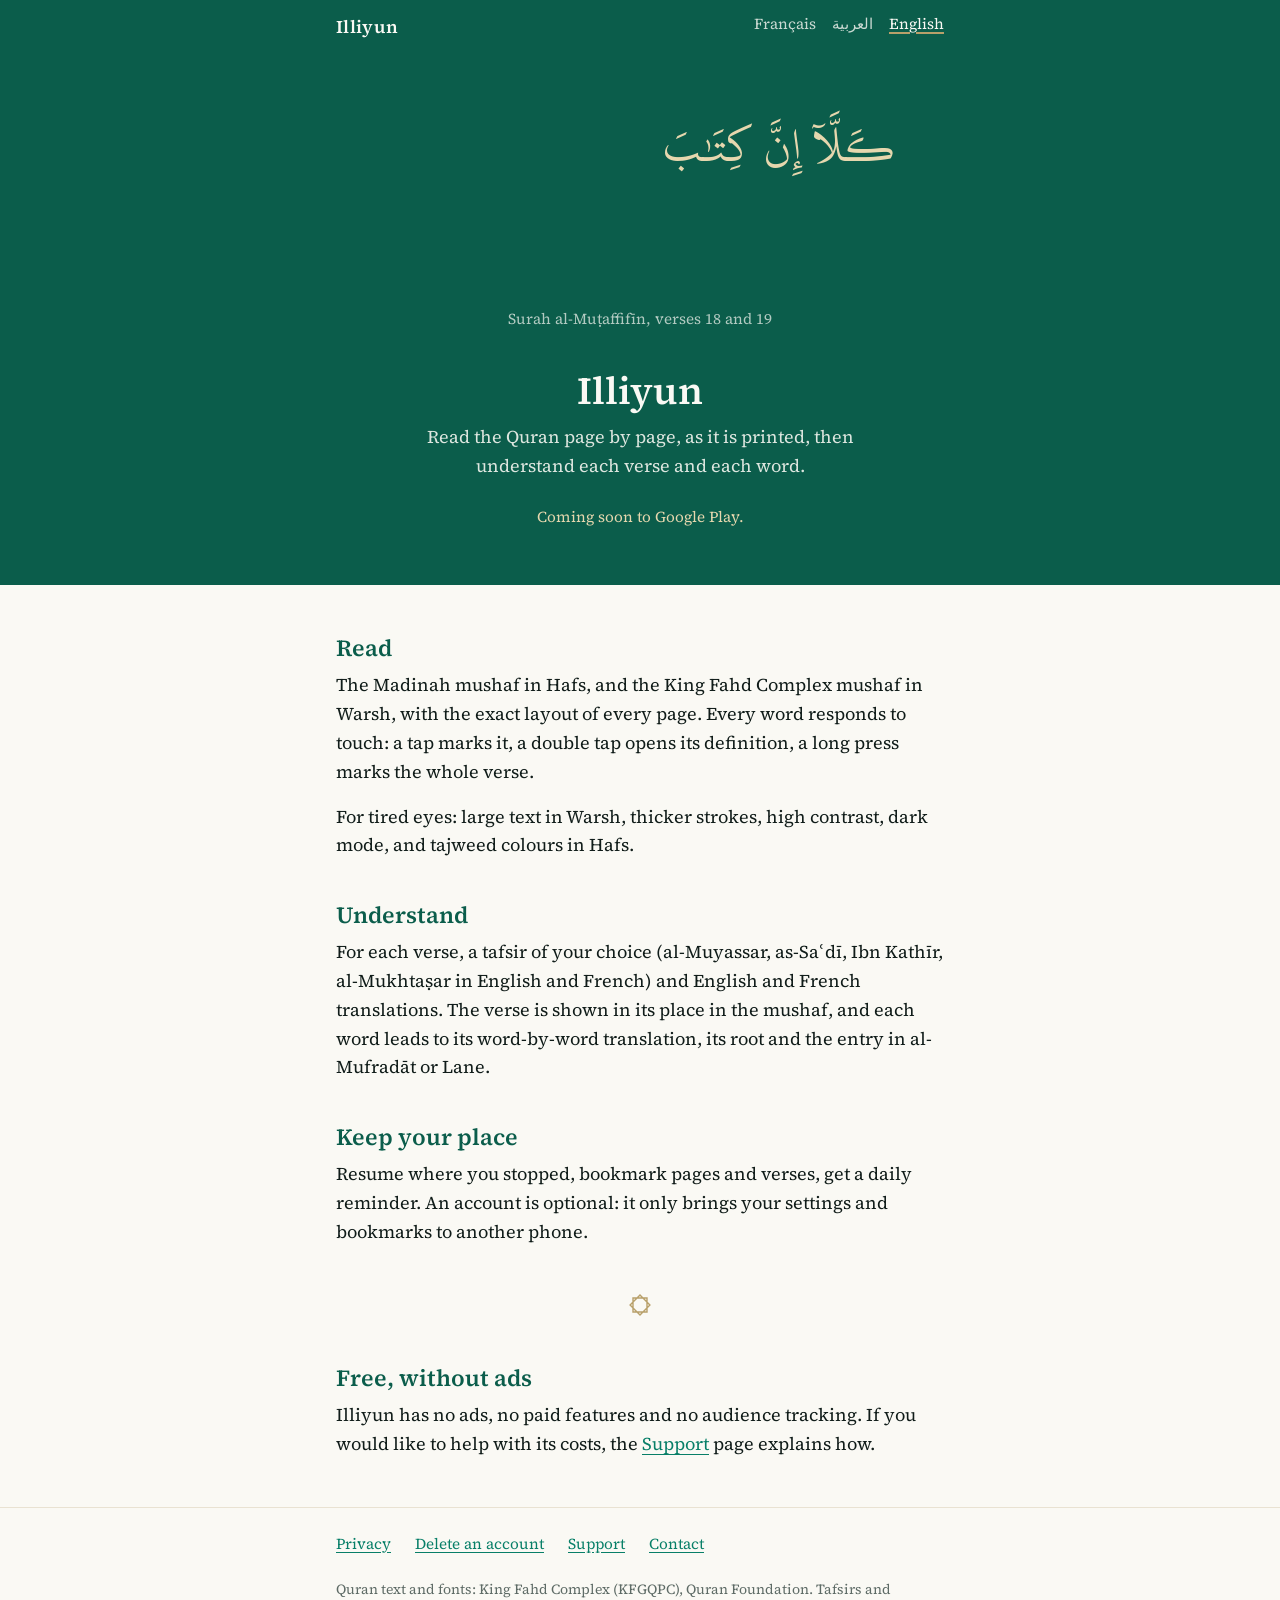
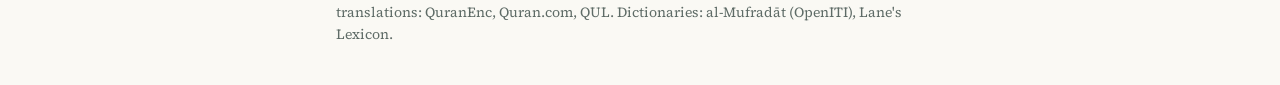
==== en/index.html @ f8cc678f "Illiyun showcase site: home, privacy, account deletion, support (fr/ar/en) Static pages generated by" ====
<!doctype html>
<html lang="en">
<head>
<meta charset="utf-8">
<meta name="viewport" content="width=device-width, initial-scale=1">
<title>Illiyun, the Quran to read and understand</title>
<meta name="description" content="A free, ad-free app to read the Quran in Hafs or Warsh, page by page, with tafsir, translations and a dictionary.">
<meta name="theme-color" content="#0b5d4b">
<link rel="icon" href="../assets/icon.svg" type="image/svg+xml">
<link rel="stylesheet" href="../assets/style.css">
</head>
<body>
<header class="top">
<div class="wrap">
<a class="brand" href="index.html">Illiyun</a>
<ul class="langs">
<li><a href="../fr/index.html" lang="fr">Français</a></li>
<li><a href="../ar/index.html" lang="ar">العربية</a></li>
<li><a href="../en/index.html" lang="en" aria-current="true">English</a></li>
</ul>
</div>
</header>
<section class="hero">
<div class="wrap">
<p class="verse" lang="ar"><span class="w">كـَلَّآ</span> <span class="w">إِنَّ</span> <span class="w">كِتَٰبَ</span> <span class="w">ٱلۡأَبۡرَارِ</span> <span class="w">لَفِي</span> <span class="w">عِلِّيِّينَ</span> <span class="w mark">١٨</span> <span class="w">وَمَآ</span> <span class="w">أَدۡرَىٰكَ</span> <span class="w">مَا</span> <span class="w">عِلِّيُّونَ</span> <span class="w mark">١٩</span></p>
<p class="verse-ref">Surah al-Muṭaffifīn, verses 18 and 19</p>
<h1>Illiyun</h1>
<p class="lead">Read the Quran page by page, as it is printed, then understand each verse and each word.</p>
<p class="status">Coming soon to Google Play.</p>
</div>
</section>
<main>
<div class="wrap">

<h2>Read</h2>
<p>The Madinah mushaf in Hafs, and the King Fahd Complex mushaf in Warsh, with
the exact layout of every page. Every word responds to touch: a tap marks it, a
double tap opens its definition, a long press marks the whole verse.</p>
<p>For tired eyes: large text in Warsh, thicker strokes, high contrast, dark
mode, and tajweed colours in Hafs.</p>

<h2>Understand</h2>
<p>For each verse, a tafsir of your choice (al-Muyassar, as-Saʿdī, Ibn Kathīr,
al-Mukhtaṣar in English and French) and English and French translations. The
verse is shown in its place in the mushaf, and each word leads to its
word-by-word translation, its root and the entry in al-Mufradāt or Lane.</p>

<h2>Keep your place</h2>
<p>Resume where you stopped, bookmark pages and verses, get a daily reminder.
An account is optional: it only brings your settings and bookmarks to another
phone.</p>

<svg class="star" viewBox="0 0 28 28" aria-hidden="true"><path fill="none" stroke="currentColor" stroke-width="1.4" d="M7 7h14v14H7zM14 4.1 23.9 14 14 23.9 4.1 14z"/></svg>

<h2>Free, without ads</h2>
<p>Illiyun has no ads, no paid features and no audience tracking. If you would
like to help with its costs, the <a href="donate.html">Support</a> page
explains how.</p>

</div>
</main>
<footer>
<div class="wrap">
<nav aria-label="Contact">
<ul>
<li><a href="privacy.html">Privacy</a></li>
<li><a href="delete-account.html">Delete an account</a></li>
<li><a href="donate.html">Support</a></li>
<li><a href="mailto:illiyun.app@gmail.com">Contact</a></li>
</ul>
</nav>
<p class="credits">Quran text and fonts: King Fahd Complex (KFGQPC), Quran Foundation. Tafsirs and translations: QuranEnc, Quran.com, QUL. Dictionaries: al-Mufradāt (OpenITI), Lane's Lexicon.</p>
</div>
</footer>
<script src="../assets/flow.js" defer></script>
</body>
</html>
---- assets/style.css ----
/* Illiyun — site vitrine. Couleurs et polices de l'app. */

@font-face {
  font-family: "Uthmanic Hafs";
  src: url("fonts/UthmanicHafs.woff2") format("woff2");
  font-display: swap;
}
@font-face {
  font-family: "Noto Naskh Arabic";
  src: url("fonts/NotoNaskhArabic-Regular.woff2") format("woff2");
  font-display: swap;
}
@font-face {
  font-family: "Source Serif 4";
  src: url("fonts/source-serif-4-latin-400-normal.woff2") format("woff2");
  font-weight: 400;
  font-display: swap;
}
@font-face {
  font-family: "Source Serif 4";
  src: url("fonts/source-serif-4-latin-400-italic.woff2") format("woff2");
  font-weight: 400;
  font-style: italic;
  font-display: swap;
}
@font-face {
  font-family: "Source Serif 4";
  src: url("fonts/source-serif-4-latin-600-normal.woff2") format("woff2");
  font-weight: 600;
  font-display: swap;
}

:root {
  --malachite-deep: #0b5d4b;
  --malachite: #087f68;
  --malachite-light: #5fb89a;
  --ivory: #faf9f4;
  --sand: #e9e2d2;
  --ink: #101c19;
  --ink-soft: #5e6b66;
  --gold: #b8a06a;
  --gold-dark: #7a6536;
  --page: var(--ivory);
  --text: var(--ink);
  --text-soft: var(--ink-soft);
  --link: var(--malachite);
  --heading: var(--malachite-deep);
  --rule: var(--sand);
  --latin: "Source Serif 4", Georgia, serif;
  --arabic: "Noto Naskh Arabic", "Geeza Pro", serif;
  --quran: "Uthmanic Hafs", "Noto Naskh Arabic", serif;
}

@media (prefers-color-scheme: dark) {
  :root {
    --page: #101c19;
    --text: #f5f1e8;
    --text-soft: #a9b8b2;
    --link: var(--malachite-light);
    --heading: #d8c5a0;
    --rule: #16443b;
  }
}

*,
*::before,
*::after {
  box-sizing: border-box;
}

html {
  -webkit-text-size-adjust: 100%;
}

body {
  margin: 0;
  background: var(--page);
  color: var(--text);
  font-family: var(--latin);
  font-size: 1.125rem;
  line-height: 1.6;
}

:lang(ar) body,
body:lang(ar) {
  font-family: var(--arabic);
  line-height: 1.9;
}

a {
  color: var(--link);
  text-underline-offset: 0.2em;
}

a:focus-visible,
button:focus-visible {
  outline: 3px solid var(--gold);
  outline-offset: 3px;
  border-radius: 2px;
}

.wrap {
  width: 100%;
  max-width: 40rem;
  margin: 0 auto;
  padding: 0 1rem;
}

/* ── Barre du haut : nom + langues ── */

.top {
  background: var(--malachite-deep);
  color: var(--ivory);
}

.top .wrap {
  display: flex;
  align-items: center;
  justify-content: space-between;
  gap: 1rem;
  padding-top: 0.75rem;
  padding-bottom: 0.75rem;
}

.brand {
  color: var(--ivory);
  text-decoration: none;
  font-weight: 600;
  letter-spacing: 0.02em;
}

.langs {
  display: flex;
  gap: 1rem;
  margin: 0;
  padding: 0;
  list-style: none;
  font-size: 0.95rem;
}

.langs a {
  color: var(--ivory);
  opacity: 0.8;
  text-decoration: none;
}

.langs a[aria-current="true"] {
  opacity: 1;
  text-decoration: underline;
  text-decoration-color: var(--gold);
  text-decoration-thickness: 2px;
}

.langs a:hover {
  opacity: 1;
}

/* ── Bandeau : le verset qui a donné son nom à l'app ── */

.hero {
  background: var(--malachite-deep);
  color: var(--ivory);
  padding: 2.5rem 0 3.5rem;
  text-align: center;
}

.verse {
  margin: 0 auto;
  max-width: 34rem;
  font-family: var(--quran);
  font-size: clamp(2rem, 8vw, 3.1rem);
  line-height: 2.1;
  color: #e6d7ae;
  direction: rtl;
}

.verse .w {
  transition: opacity 900ms ease-out, filter 900ms ease-out;
}

.verse.pending .w {
  opacity: 0;
  filter: blur(4px);
}

.verse .w.on {
  opacity: 1;
  filter: none;
}

.verse .mark {
  color: var(--gold);
}

.verse-ref {
  margin: 0.25rem 0 0;
  font-size: 0.95rem;
  color: rgba(250, 249, 244, 0.7);
}

.hero h1 {
  margin: 2.25rem 0 0.5rem;
  font-size: clamp(1.75rem, 6vw, 2.4rem);
  font-weight: 600;
  line-height: 1.25;
}

.hero .lead {
  margin: 0 auto;
  max-width: 30rem;
  color: rgba(250, 249, 244, 0.88);
}

.hero .status {
  margin: 1.5rem 0 0;
  font-size: 0.95rem;
  color: #e6d7ae;
}

/* ── Contenu ── */

main {
  padding: 3rem 0 2rem;
}

h2 {
  margin: 2.5rem 0 0.5rem;
  color: var(--heading);
  font-size: 1.45rem;
  font-weight: 600;
  line-height: 1.3;
}

main > .wrap > h2:first-child,
main > .wrap > h1:first-child {
  margin-top: 0;
}

.page-title {
  margin: 0 0 0.25rem;
  color: var(--heading);
  font-size: clamp(1.7rem, 5vw, 2.1rem);
  font-weight: 600;
  line-height: 1.25;
}

.updated {
  margin: 0 0 2rem;
  color: var(--text-soft);
  font-size: 0.95rem;
}

p,
ul,
ol {
  margin: 0 0 1rem;
}

ul,
ol {
  padding-inline-start: 1.25rem;
}

li {
  margin-bottom: 0.4rem;
}

.path {
  font-style: italic;
}

/* Pas d'italique sur l'arabe (faux italique penché) */
.path:lang(ar),
:lang(ar) .path {
  font-family: var(--arabic);
  font-style: normal;
  color: var(--heading);
}

.note {
  color: var(--text-soft);
  font-size: 1rem;
}

/* Séparateur : étoile à huit branches, une seule fois par page */
.star {
  display: block;
  width: 28px;
  height: 28px;
  margin: 2.75rem auto;
  color: var(--gold);
}

/* ── Pied de page ── */

footer {
  border-top: 1px solid var(--rule);
  padding: 1.5rem 0 2.5rem;
  color: var(--text-soft);
  font-size: 0.95rem;
}

footer nav ul {
  display: flex;
  flex-wrap: wrap;
  gap: 0.5rem 1.5rem;
  margin: 0 0 1rem;
  padding: 0;
  list-style: none;
}

footer .credits {
  margin: 0;
  font-size: 0.875rem;
}

@media (prefers-reduced-motion: reduce) {
  .verse .w {
    transition: none;
  }
}
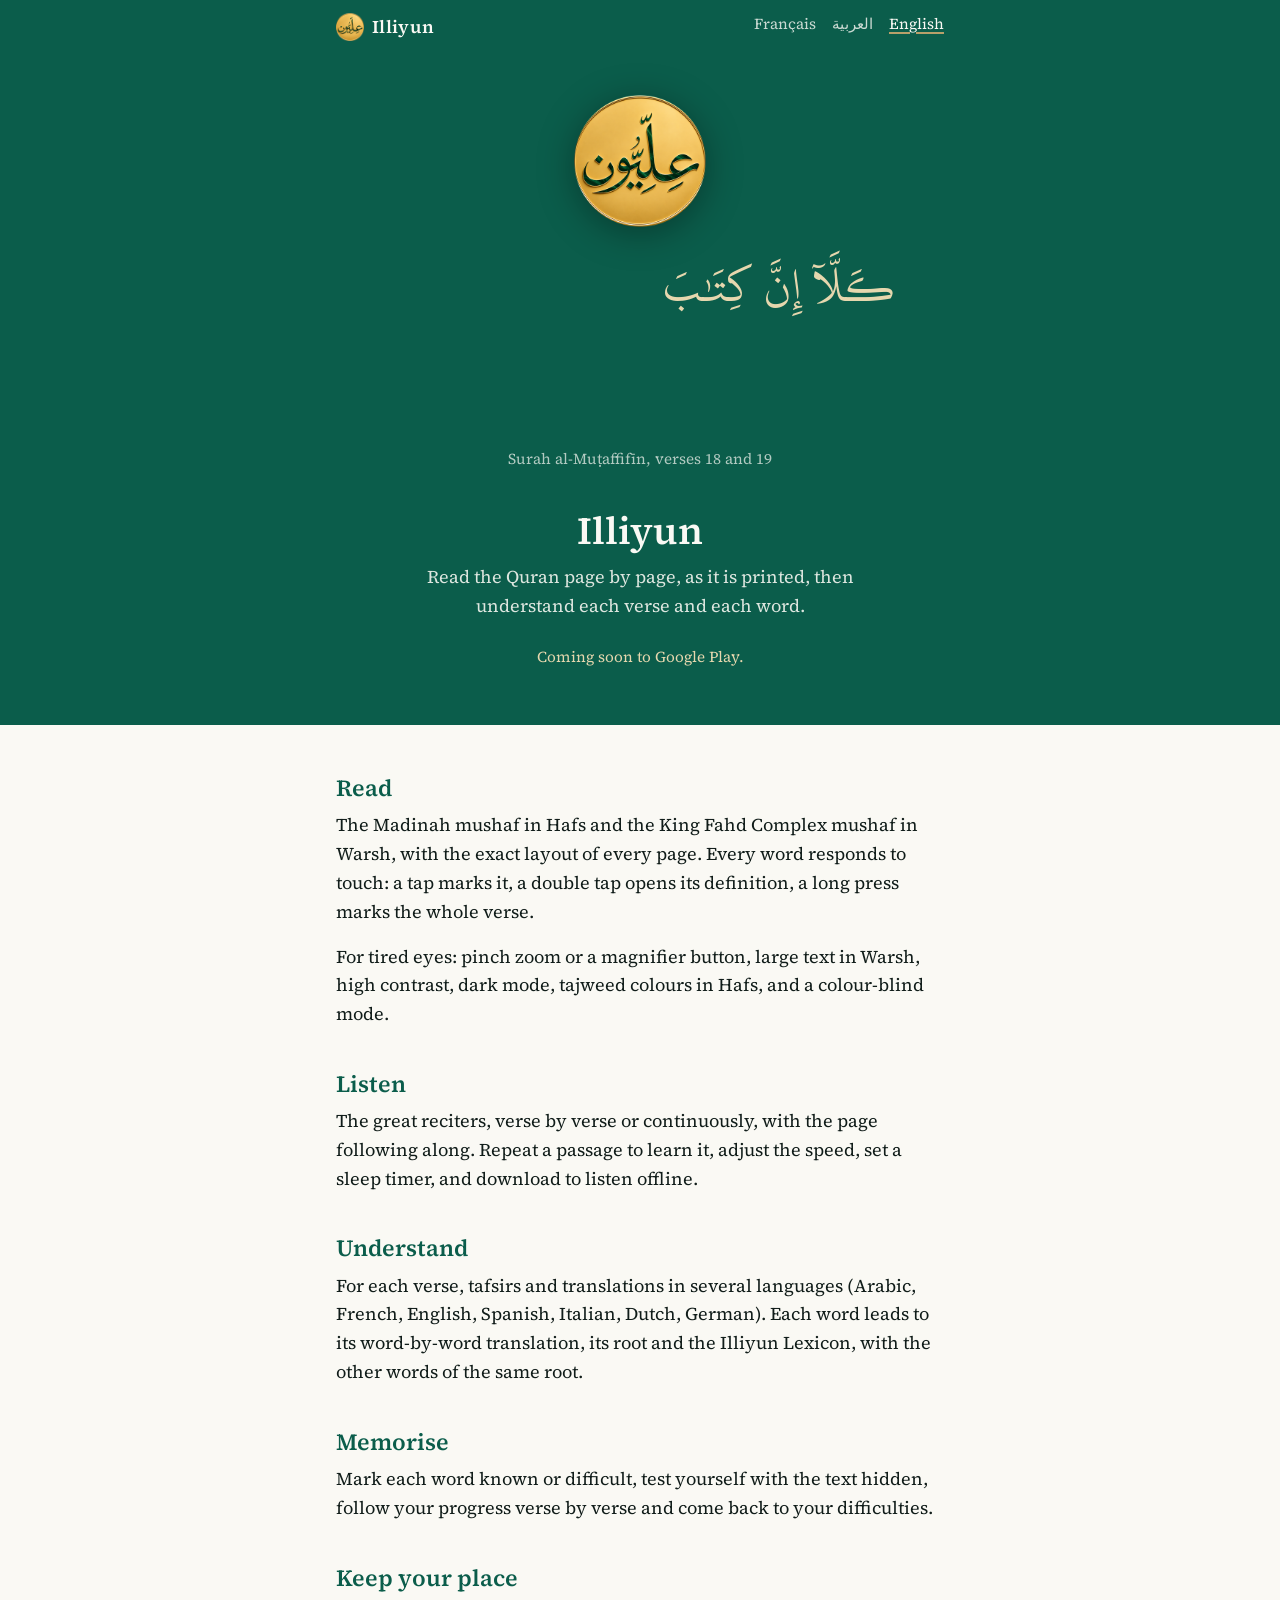
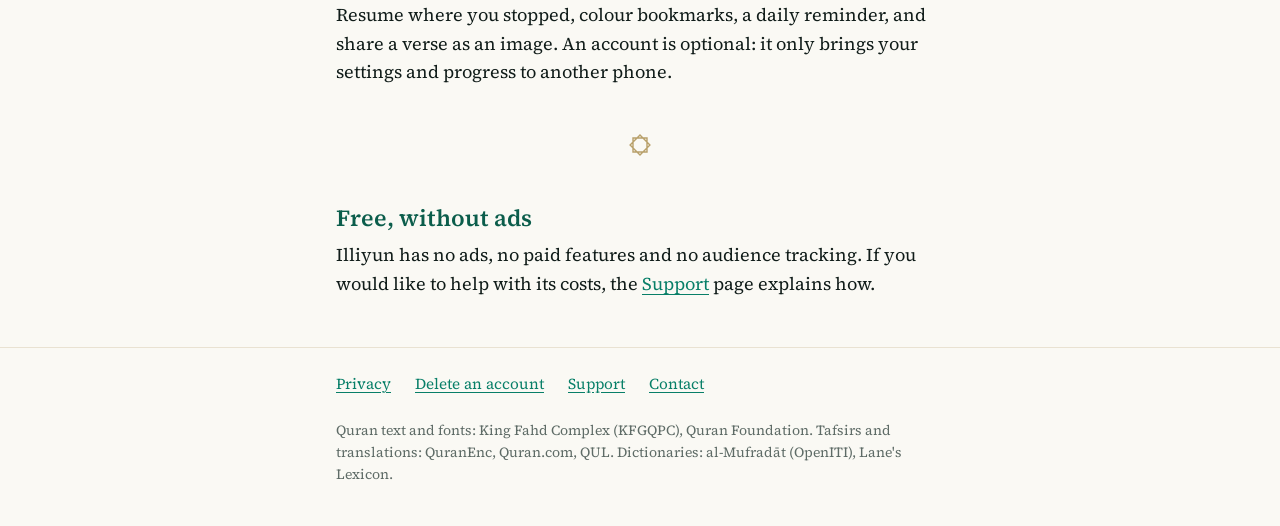
==== commit fa1e085d: "Logo (pièce d'or), contenu à jour, Sentry dans la confidentialité - Favicon, icône Apple et logo d'e" ====
--- a/en/index.html
+++ b/en/index.html
@@ -6,13 +6,14 @@
 <title>Illiyun, the Quran to read and understand</title>
 <meta name="description" content="A free, ad-free app to read the Quran in Hafs or Warsh, page by page, with tafsir, translations and a dictionary.">
 <meta name="theme-color" content="#0b5d4b">
-<link rel="icon" href="../assets/icon.svg" type="image/svg+xml">
+<link rel="icon" href="../assets/favicon.png" type="image/png">
+<link rel="apple-touch-icon" href="../assets/apple-touch-icon.png">
 <link rel="stylesheet" href="../assets/style.css">
 </head>
 <body>
 <header class="top">
 <div class="wrap">
-<a class="brand" href="index.html">Illiyun</a>
+<a class="brand" href="index.html"><img src="../assets/favicon.png" alt="" width="28" height="28">Illiyun</a>
 <ul class="langs">
 <li><a href="../fr/index.html" lang="fr">Français</a></li>
 <li><a href="../ar/index.html" lang="ar">العربية</a></li>
@@ -22,6 +23,7 @@
 </header>
 <section class="hero">
 <div class="wrap">
+<img class="hero-logo" src="../assets/logo.png" alt="" width="180" height="180">
 <p class="verse" lang="ar"><span class="w">كـَلَّآ</span> <span class="w">إِنَّ</span> <span class="w">كِتَٰبَ</span> <span class="w">ٱلۡأَبۡرَارِ</span> <span class="w">لَفِي</span> <span class="w">عِلِّيِّينَ</span> <span class="w mark">١٨</span> <span class="w">وَمَآ</span> <span class="w">أَدۡرَىٰكَ</span> <span class="w">مَا</span> <span class="w">عِلِّيُّونَ</span> <span class="w mark">١٩</span></p>
 <p class="verse-ref">Surah al-Muṭaffifīn, verses 18 and 19</p>
 <h1>Illiyun</h1>
@@ -33,22 +35,31 @@
 <div class="wrap">
 
 <h2>Read</h2>
-<p>The Madinah mushaf in Hafs, and the King Fahd Complex mushaf in Warsh, with
+<p>The Madinah mushaf in Hafs and the King Fahd Complex mushaf in Warsh, with
 the exact layout of every page. Every word responds to touch: a tap marks it, a
 double tap opens its definition, a long press marks the whole verse.</p>
-<p>For tired eyes: large text in Warsh, thicker strokes, high contrast, dark
-mode, and tajweed colours in Hafs.</p>
+<p>For tired eyes: pinch zoom or a magnifier button, large text in Warsh, high
+contrast, dark mode, tajweed colours in Hafs, and a colour-blind mode.</p>
+
+<h2>Listen</h2>
+<p>The great reciters, verse by verse or continuously, with the page following
+along. Repeat a passage to learn it, adjust the speed, set a sleep timer, and
+download to listen offline.</p>
 
 <h2>Understand</h2>
-<p>For each verse, a tafsir of your choice (al-Muyassar, as-Saʿdī, Ibn Kathīr,
-al-Mukhtaṣar in English and French) and English and French translations. The
-verse is shown in its place in the mushaf, and each word leads to its
-word-by-word translation, its root and the entry in al-Mufradāt or Lane.</p>
+<p>For each verse, tafsirs and translations in several languages (Arabic,
+French, English, Spanish, Italian, Dutch, German). Each word leads to its
+word-by-word translation, its root and the Illiyun Lexicon, with the other
+words of the same root.</p>
+
+<h2>Memorise</h2>
+<p>Mark each word known or difficult, test yourself with the text hidden,
+follow your progress verse by verse and come back to your difficulties.</p>
 
 <h2>Keep your place</h2>
-<p>Resume where you stopped, bookmark pages and verses, get a daily reminder.
-An account is optional: it only brings your settings and bookmarks to another
-phone.</p>
+<p>Resume where you stopped, colour bookmarks, a daily reminder, and share a
+verse as an image. An account is optional: it only brings your settings and
+progress to another phone.</p>
 
 <svg class="star" viewBox="0 0 28 28" aria-hidden="true"><path fill="none" stroke="currentColor" stroke-width="1.4" d="M7 7h14v14H7zM14 4.1 23.9 14 14 23.9 4.1 14z"/></svg>
 
@@ -66,7 +77,7 @@
 <li><a href="privacy.html">Privacy</a></li>
 <li><a href="delete-account.html">Delete an account</a></li>
 <li><a href="donate.html">Support</a></li>
-<li><a href="mailto:illiyun.app@gmail.com">Contact</a></li>
+<li><a href="mailto:contact@illiyun.app">Contact</a></li>
 </ul>
 </nav>
 <p class="credits">Quran text and fonts: King Fahd Complex (KFGQPC), Quran Foundation. Tafsirs and translations: QuranEnc, Quran.com, QUL. Dictionaries: al-Mufradāt (OpenITI), Lane's Lexicon.</p>
--- a/assets/style.css
+++ b/assets/style.css
@@ -319,3 +319,20 @@
     transition: none;
   }
 }
+
+/* Logo (pièce d'or, 2026-11-04) */
+.brand {
+  display: inline-flex;
+  align-items: center;
+  gap: 0.5rem;
+}
+.brand img {
+  display: block;
+}
+.hero-logo {
+  display: block;
+  width: 132px;
+  height: 132px;
+  margin: 0 auto 0.5rem;
+  filter: drop-shadow(0 6px 18px rgba(0, 0, 0, 0.35));
+}
